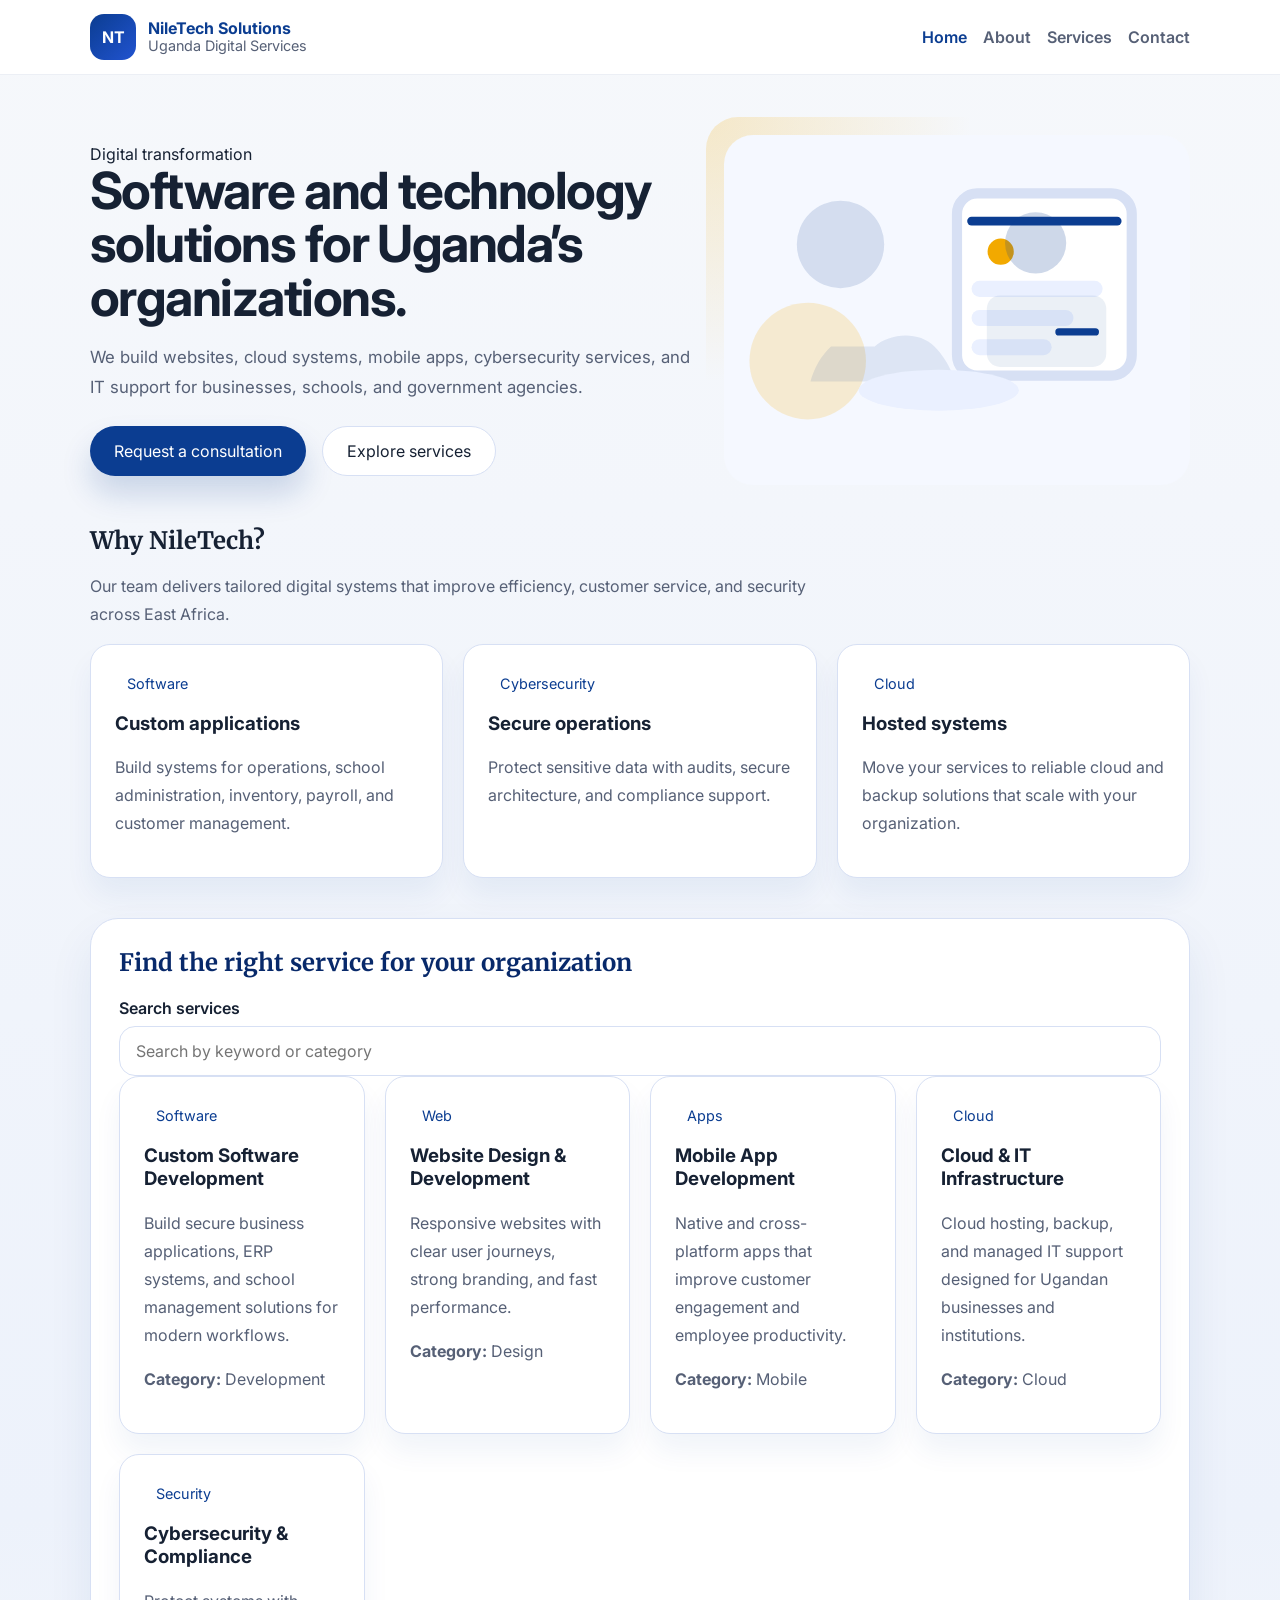
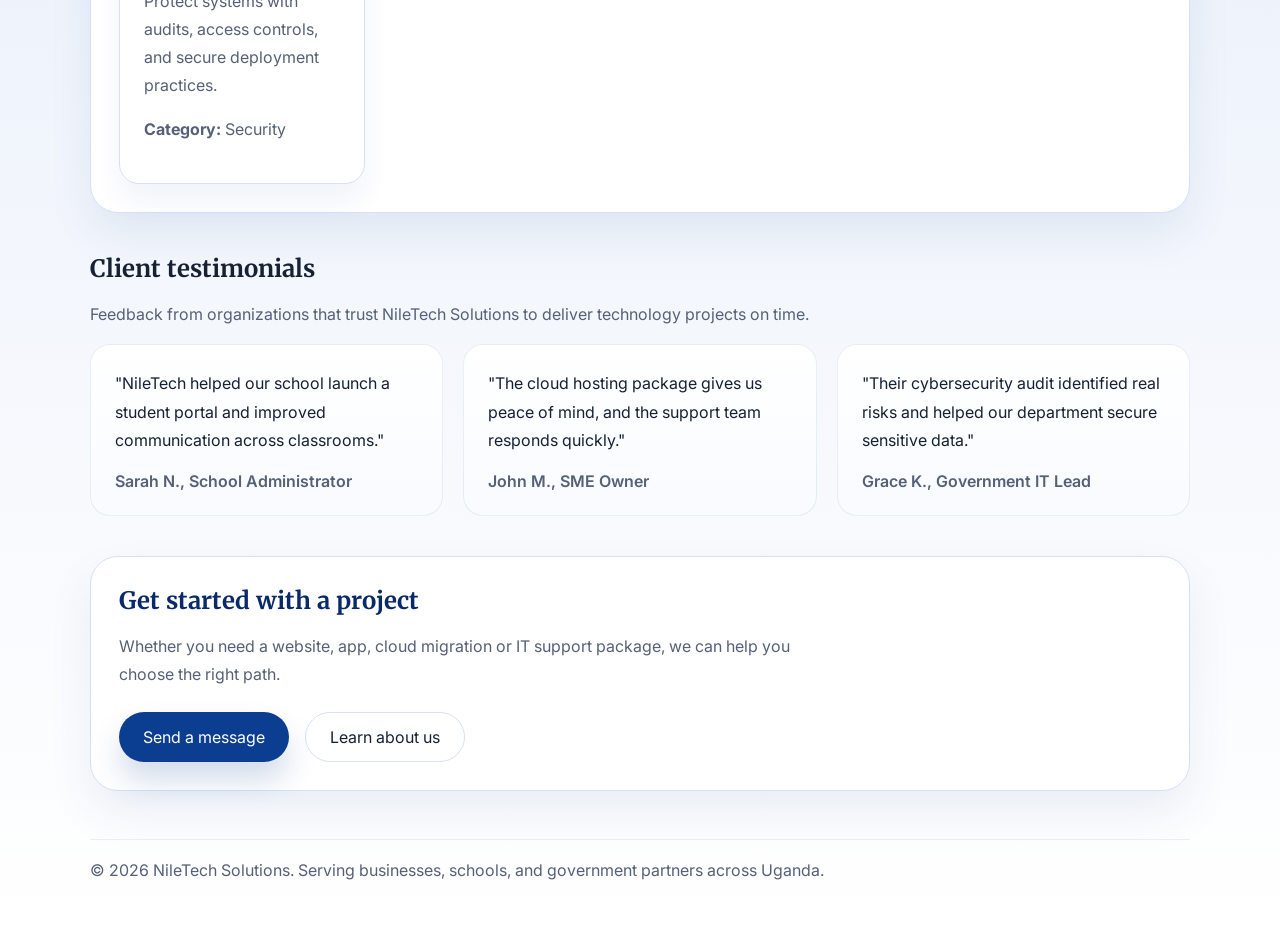
==== project/index.html @ 35414031 "c" ====
<!doctype html>
<html lang="en">
<head>
  <meta charset="utf-8">
  <meta name="viewport" content="width=device-width,initial-scale=1">
  <title>NileTech Solutions | Digital Solutions in Uganda</title>
  <meta name="description" content="NileTech Solutions provides software, website, mobile app, cloud, IT support, and cybersecurity solutions for Ugandan businesses, schools, and government organizations.">
  <link rel="stylesheet" href="styles.css">
  <link href="https://fonts.googleapis.com/css2?family=Inter:wght@300;400;600;700&family=Merriweather:wght@400;700&display=swap" rel="stylesheet">
</head>
<body>
  <header class="site-header">
    <div class="page">
      <a class="brand" href="index.html">
        <span class="brand-mark">NT</span>
        <span class="brand-name"><strong>NileTech Solutions</strong><span>Uganda Digital Services</span></span>
      </a>
      <nav class="nav-primary" aria-label="Primary navigation">
        <a href="index.html">Home</a>
        <a href="about.html">About</a>
        <a href="services.html">Services</a>
        <a href="contact.html">Contact</a>
      </nav>
    </div>
  </header>

  <main class="page">
    <section class="hero">
      <div class="hero-copy">
        <span class="eyebrow">Digital transformation</span>
        <h1>Software and technology solutions for Uganda’s organizations.</h1>
        <p>We build websites, cloud systems, mobile apps, cybersecurity services, and IT support for businesses, schools, and government agencies.</p>
        <div class="hero-actions">
          <a class="button button-primary" href="contact.html">Request a consultation</a>
          <a class="button button-secondary" href="services.html">Explore services</a>
        </div>
      </div>
      <div class="hero-visual">
        <img src="images/hero-illustration.svg" alt="Illustration of a digital team working on a cloud solution" loading="lazy">
      </div>
    </section>

    <section class="section">
      <div class="section-title">
        <div>
          <h2>Why NileTech?</h2>
          <p class="section-intro">Our team delivers tailored digital systems that improve efficiency, customer service, and security across East Africa.</p>
        </div>
      </div>
      <div class="grid services-grid">
        <article class="card">
          <span class="label">Software</span>
          <h3>Custom applications</h3>
          <p>Build systems for operations, school administration, inventory, payroll, and customer management.</p>
        </article>
        <article class="card">
          <span class="label">Cybersecurity</span>
          <h3>Secure operations</h3>
          <p>Protect sensitive data with audits, secure architecture, and compliance support.</p>
        </article>
        <article class="card">
          <span class="label">Cloud</span>
          <h3>Hosted systems</h3>
          <p>Move your services to reliable cloud and backup solutions that scale with your organization.</p>
        </article>
      </div>
    </section>

    <section class="section panel">
      <div class="section-title">
        <h2>Find the right service for your organization</h2>
      </div>
      <div class="service-filter">
        <div class="input-group">
          <label for="service-search">Search services</label>
          <input id="service-search" type="search" placeholder="Search by keyword or category">
        </div>
      </div>
      <div id="service-list" class="grid services-grid"></div>
    </section>

    <section class="section">
      <div class="section-title">
        <div>
          <h2>Client testimonials</h2>
          <p class="section-intro">Feedback from organizations that trust NileTech Solutions to deliver technology projects on time.</p>
        </div>
      </div>
      <div id="testimonial-list" class="grid testimonial-grid"></div>
    </section>

    <section class="section panel">
      <div class="section-title">
        <h2>Get started with a project</h2>
      </div>
      <p class="section-intro">Whether you need a website, app, cloud migration or IT support package, we can help you choose the right path.</p>
      <div class="hero-actions">
        <a class="button button-primary" href="contact.html">Send a message</a>
        <a class="button button-secondary" href="about.html">Learn about us</a>
      </div>
    </section>
  </main>

  <footer class="page">
    <p>© 2026 NileTech Solutions. Serving businesses, schools, and government partners across Uganda.</p>
  </footer>

  <script src="scripts.js" defer></script>
</body>
</html>
---- project/styles.css ----
:root {
  --bg: #f6f8fb;
  --surface: #ffffff;
  --surface-strong: #eef4ff;
  --primary: #0b3d91;
  --primary-dark: #08296a;
  --accent: #f2a900;
  --accent-dark: #c58e00;
  --text: #162133;
  --muted: #566076;
  --border: #d7e0f4;
  --radius: 18px;
  --shadow: 0 22px 45px rgba(11, 61, 145, 0.08);
  font-family: 'Inter', system-ui, -apple-system, BlinkMacSystemFont, 'Segoe UI', sans-serif;
}

* {
  box-sizing: border-box;
}

html {
  scroll-behavior: smooth;
}

body {
  margin: 0;
  min-height: 100%;
  background: linear-gradient(180deg, #f6f8fb 0%, #edf2fb 60%, #ffffff 100%);
  color: var(--text);
}

img {
  max-width: 100%;
  display: block;
}

button,
input,
textarea,
select {
  font: inherit;
}

a {
  color: var(--primary);
  text-decoration: none;
}
a:hover,
a:focus {
  color: var(--primary-dark);
  text-decoration: underline;
}

.page {
  width: min(1100px, calc(100% - 32px));
  margin: 0 auto;
  padding: 20px 0 48px;
}

.site-header {
  position: sticky;
  top: 0;
  z-index: 20;
  background: rgba(255, 255, 255, 0.98);
  backdrop-filter: blur(10px);
  border-bottom: 1px solid rgba(151, 167, 201, 0.18);
}

.site-header .page {
  display: flex;
  align-items: center;
  justify-content: space-between;
  gap: 24px;
  padding: 14px 0;
}

.brand {
  display: flex;
  align-items: center;
  gap: 12px;
}

.brand-mark {
  width: 46px;
  height: 46px;
  display: grid;
  place-items: center;
  border-radius: 14px;
  background: linear-gradient(135deg, var(--primary), #2153d0);
  color: white;
  font-weight: 700;
}

.brand-name {
  display: grid;
  line-height: 1.1;
}

.brand-name strong {
  font-size: 1rem;
}

.brand-name span {
  color: var(--muted);
  font-size: 0.9rem;
}

nav {
  display: flex;
  gap: 24px;
  flex-wrap: wrap;
  justify-content: flex-end;
}

nav a {
  color: var(--muted);
  font-weight: 600;
}

nav a.active,
nav a:hover,
nav a:focus {
  color: var(--primary);
}

.nav-primary {
  display: flex;
  gap: 16px;
  flex-wrap: wrap;
}

.hero,
.section {
  margin-top: 40px;
}

.hero {
  display: grid;
  gap: 28px;
  align-items: center;
  grid-template-columns: 1.3fr 1fr;
}

.hero-copy h1,
.hero-copy h2 {
  margin: 0;
  line-height: 1.05;
}

.hero-copy h1 {
  font-size: clamp(2.4rem, 4vw, 3.6rem);
  letter-spacing: -0.03em;
}

.hero-copy p {
  max-width: 620px;
  color: var(--muted);
  font-size: 1.05rem;
  line-height: 1.8;
}

.hero-actions {
  display: flex;
  gap: 16px;
  flex-wrap: wrap;
  margin-top: 24px;
}

.button,
button {
  display: inline-flex;
  align-items: center;
  justify-content: center;
  border: 0;
  border-radius: 999px;
  padding: 14px 24px;
  cursor: pointer;
  transition: transform 0.2s ease, box-shadow 0.2s ease;
  text-decoration: none;
}

.button-primary {
  background: var(--primary);
  color: white;
  box-shadow: 0 18px 30px rgba(11, 61, 145, 0.18);
}

.button-secondary {
  background: var(--surface);
  color: var(--text);
  border: 1px solid var(--border);
}

.button:hover,
.button:focus {
  transform: translateY(-1px);
}

.hero-visual {
  position: relative;
}

.hero-visual::before {
  content: '';
  position: absolute;
  inset: -18px;
  border-radius: 32px;
  background: radial-gradient(circle at top left, rgba(242, 169, 0, 0.2), transparent 42%);
  z-index: -1;
}

.panel {
  background: var(--surface);
  border: 1px solid var(--border);
  border-radius: 28px;
  padding: 28px;
  box-shadow: var(--shadow);
}

.panel h2 {
  margin-top: 0;
  color: var(--primary-dark);
}

.grid {
  display: grid;
  gap: 20px;
}

.services-grid,
.portfolio-grid,
.testimonial-grid {
  grid-template-columns: repeat(auto-fit, minmax(240px, 1fr));
}

.card {
  background: var(--surface);
  border: 1px solid var(--border);
  border-radius: 20px;
  padding: 24px;
  box-shadow: 0 18px 28px rgba(11, 61, 145, 0.06);
}

.card h3 {
  margin-top: 0;
}

.card p {
  color: var(--muted);
  line-height: 1.75;
}

.card .label {
  display: inline-flex;
  padding: 6px 12px;
  border-radius: 999px;
  background: var(--primary-soft);
  color: var(--primary);
  font-size: 0.9rem;
  margin-bottom: 14px;
}

.section-title {
  display: flex;
  align-items: center;
  justify-content: space-between;
  gap: 16px;
}

.section-title h2 {
  margin: 0;
  font-family: 'Merriweather', Georgia, serif;
}

.section-intro {
  color: var(--muted);
  max-width: 720px;
  line-height: 1.75;
}

.testimonial {
  border-radius: 20px;
  padding: 24px;
  background: linear-gradient(180deg, #ffffff 0%, #f8fbff 100%);
  border: 1px solid rgba(11, 61, 145, 0.08);
}

.testimonial p {
  margin: 0 0 16px;
  line-height: 1.8;
  color: var(--text);
}

.testimonial cite {
  display: block;
  color: var(--muted);
  font-style: normal;
  font-weight: 600;
}

.hero-visual img,
.card img {
  width: 100%;
  border-radius: 20px;
}

.panel-grid {
  display: grid;
  gap: 20px;
  grid-template-columns: repeat(auto-fit, minmax(220px, 1fr));
}

.service-filter {
  display: grid;
  gap: 16px;
  margin-top: 20px;
}

.input-group {
  display: grid;
  gap: 8px;
}

label {
  font-weight: 600;
  color: var(--text);
}

input,
textarea,
select {
  width: 100%;
  border: 1px solid var(--border);
  border-radius: 16px;
  padding: 14px 16px;
  background: white;
  color: var(--text);
}

textarea {
  min-height: 160px;
  resize: vertical;
}

input:focus,
textarea:focus,
select:focus {
  outline: 3px solid rgba(11, 61, 145, 0.16);
  outline-offset: 2px;
}

footer {
  margin-top: 48px;
  padding-top: 32px;
  border-top: 1px solid rgba(151, 167, 201, 0.18);
}

footer p {
  margin: 0;
  color: var(--muted);
}

.hero-visual .eyebrow,
.section .eyebrow {
  display: inline-flex;
  align-items: center;
  gap: 10px;
  text-transform: uppercase;
  letter-spacing: 0.16em;
  font-weight: 700;
  color: var(--accent-dark);
  font-size: 0.76rem;
}

.eyebrow::before {
  content: '';
  width: 24px;
  height: 2px;
  background: var(--accent);
}

.note {
  font-size: 0.95rem;
  color: var(--muted);
}

@media (max-width: 900px) {
  .hero {
    grid-template-columns: 1fr;
  }
}

@media (max-width: 720px) {
  .site-header .page {
    flex-direction: column;
    align-items: stretch;
  }

  nav {
    justify-content: space-between;
  }
}

@media (max-width: 600px) {
  .page {
    width: min(100%, calc(100% - 24px));
  }

  .hero-copy p,
  .section-intro {
    font-size: 1rem;
  }
}
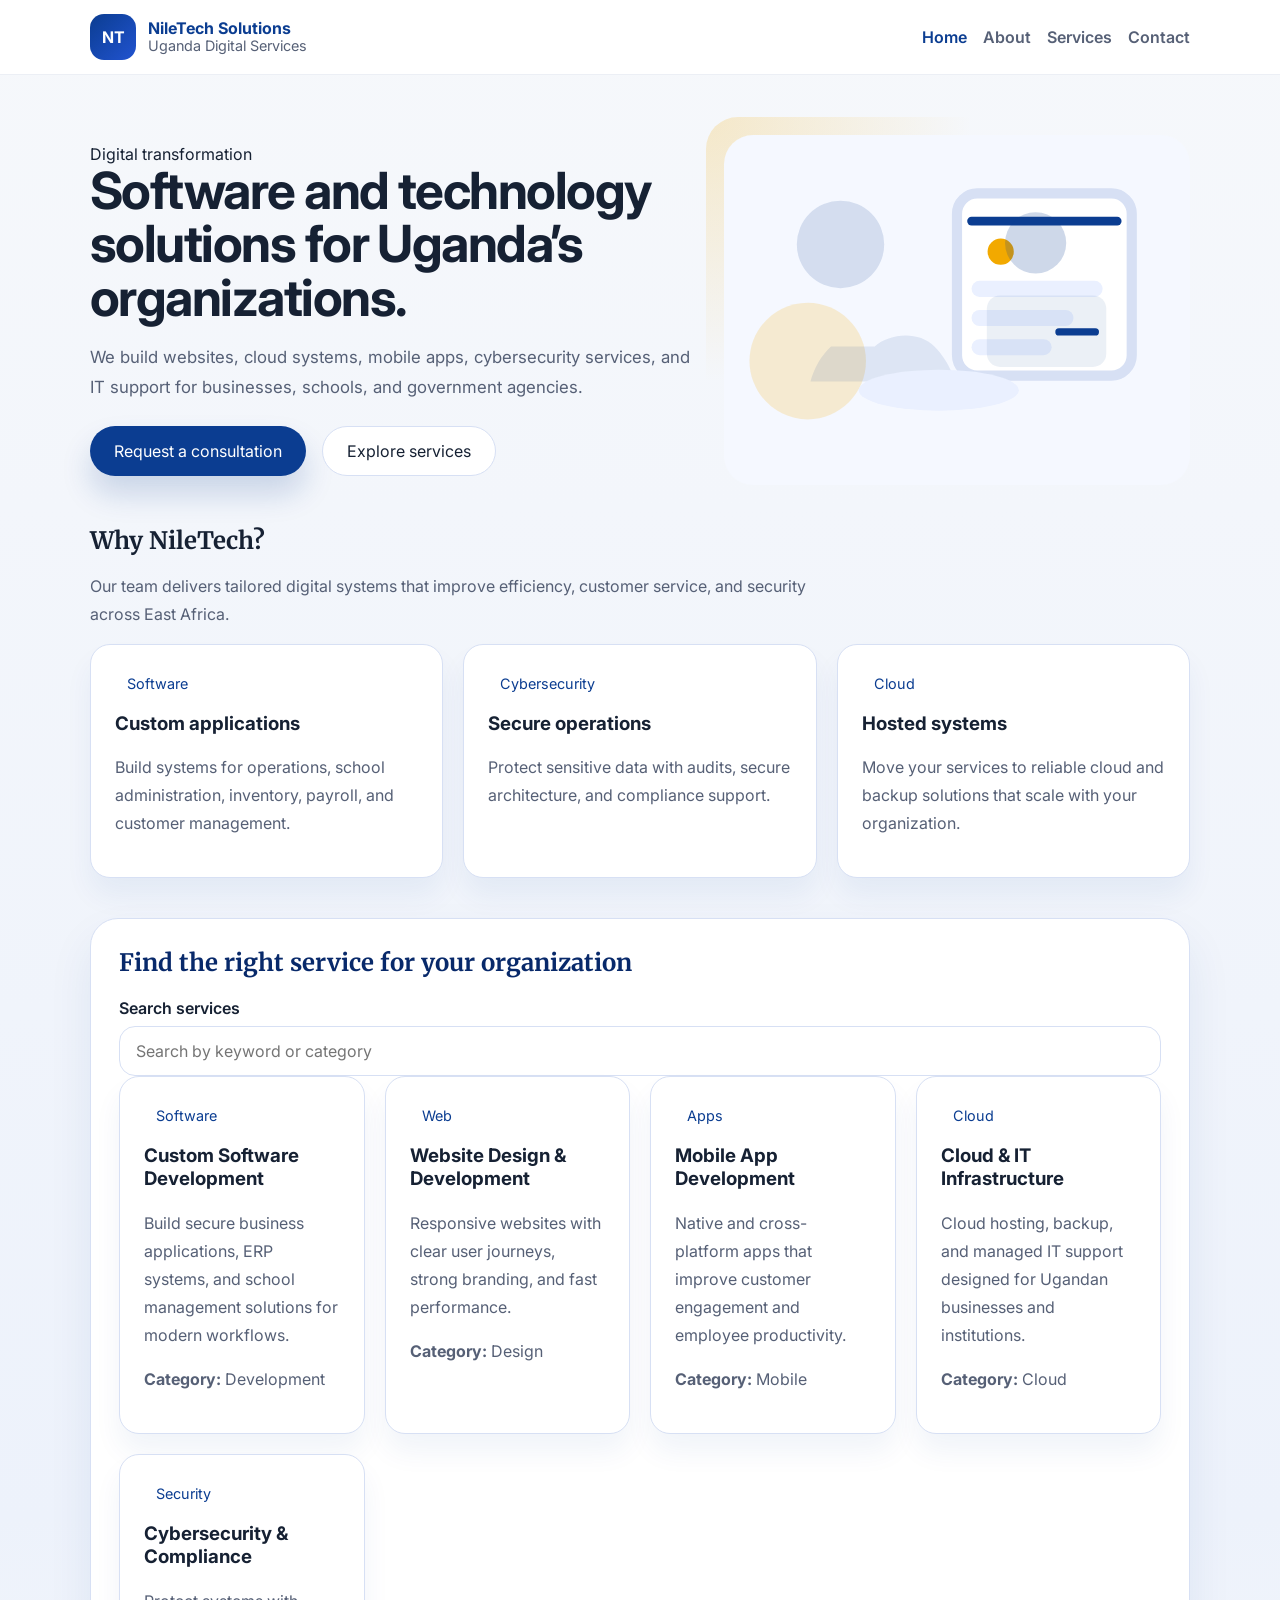
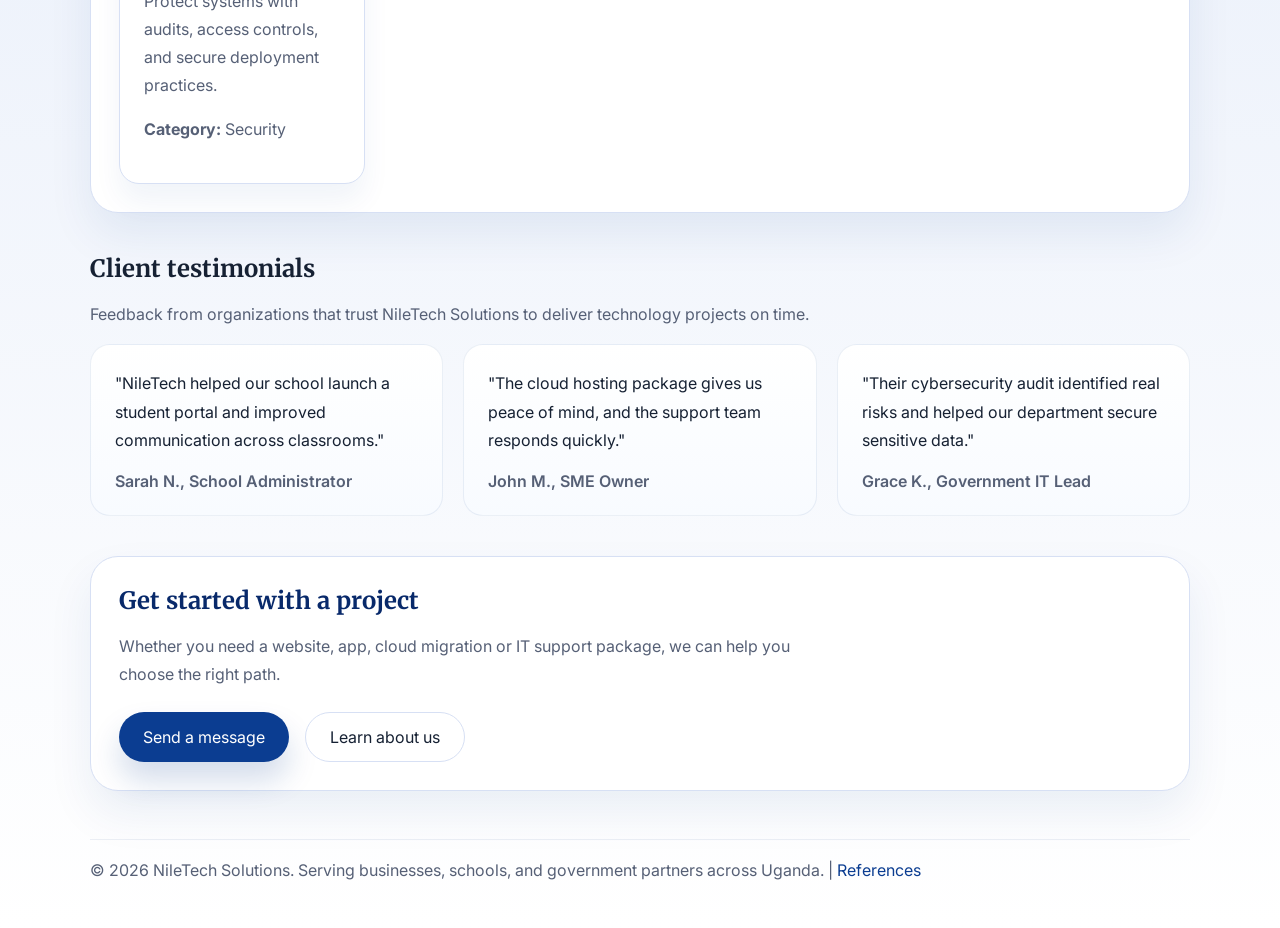
==== commit 1938e658: "c" ====
--- a/project/index.html
+++ b/project/index.html
@@ -102,7 +102,7 @@
   </main>
 
   <footer class="page">
-    <p>© 2026 NileTech Solutions. Serving businesses, schools, and government partners across Uganda.</p>
+    <p>© 2026 NileTech Solutions. Serving businesses, schools, and government partners across Uganda. | <a href="reference.html">References</a></p>
   </footer>
 
   <script src="scripts.js" defer></script>
